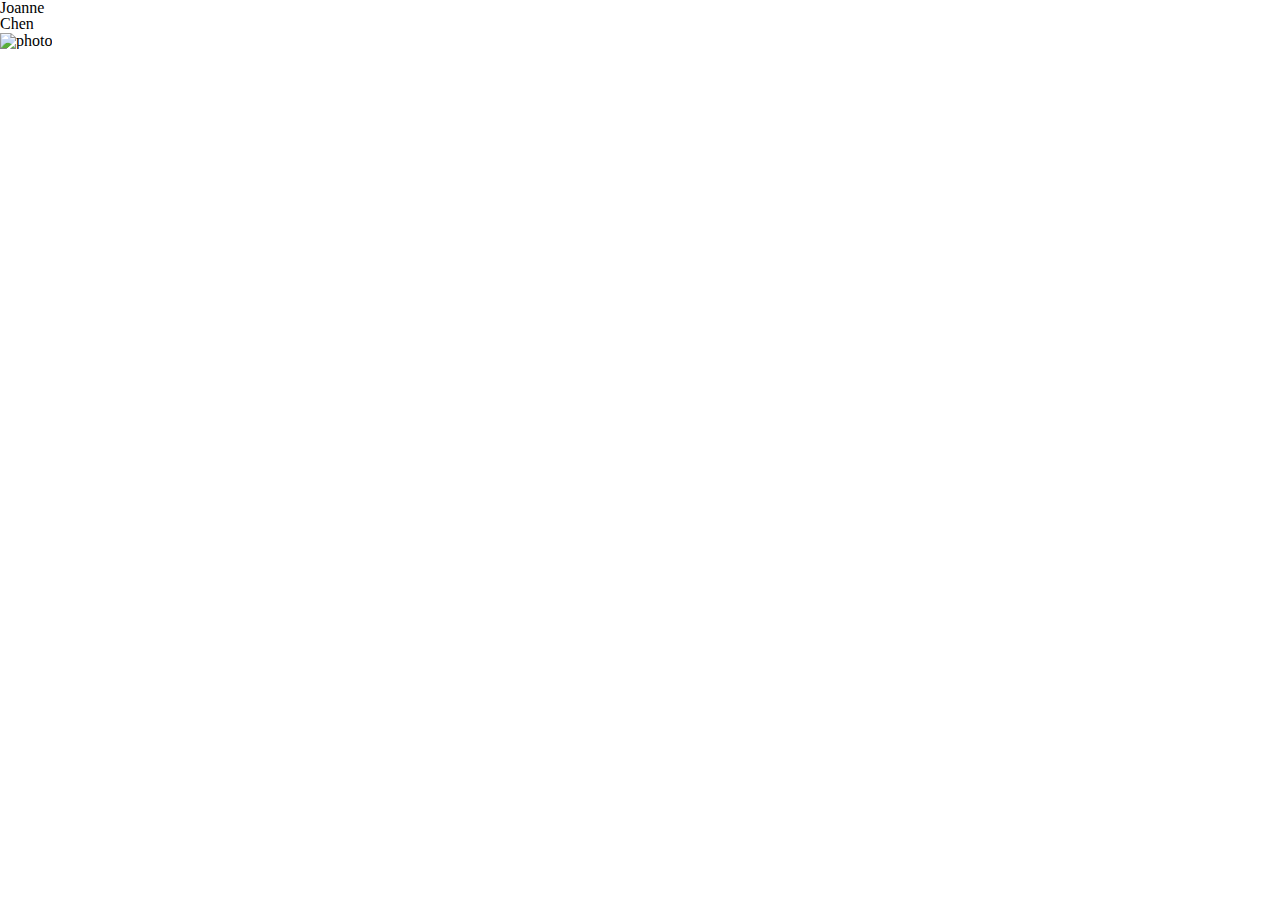
==== week1/index.html @ 6197889f "week 1 resource" ====
<!DOCTYPE html>
<html lang="en">
<head>
  <meta charset="UTF-8">
  <meta http-equiv="X-UA-Compatible" content="IE=edge">
  <meta name="viewport" content="width=device-width, initial-scale=1.0">
  <title>W1-個人履歷</title>
  <link rel="stylesheet" href="reset.css">
  <link rel="stylesheet" href="style.css">
</head>
<body>
  <header>
    <div class="container">
      <h1 class="name">Joanne<br>Chen</h1>
      <div class="photo">
        <img src="https://raw.githubusercontent.com/hexschool/2022-web-layout-training/main/week1/photo.png" alt="photo">
      </div>
    </div>
  </header>
</body>
</html>
---- week1/style.css ----
:root{
  --color-white: #FFFFFF;
  --color-black: #000000;
  --color-red: #A00404;
  --color-blue-light: #96A9C4;
  --color-blue-dark: #415165;
}
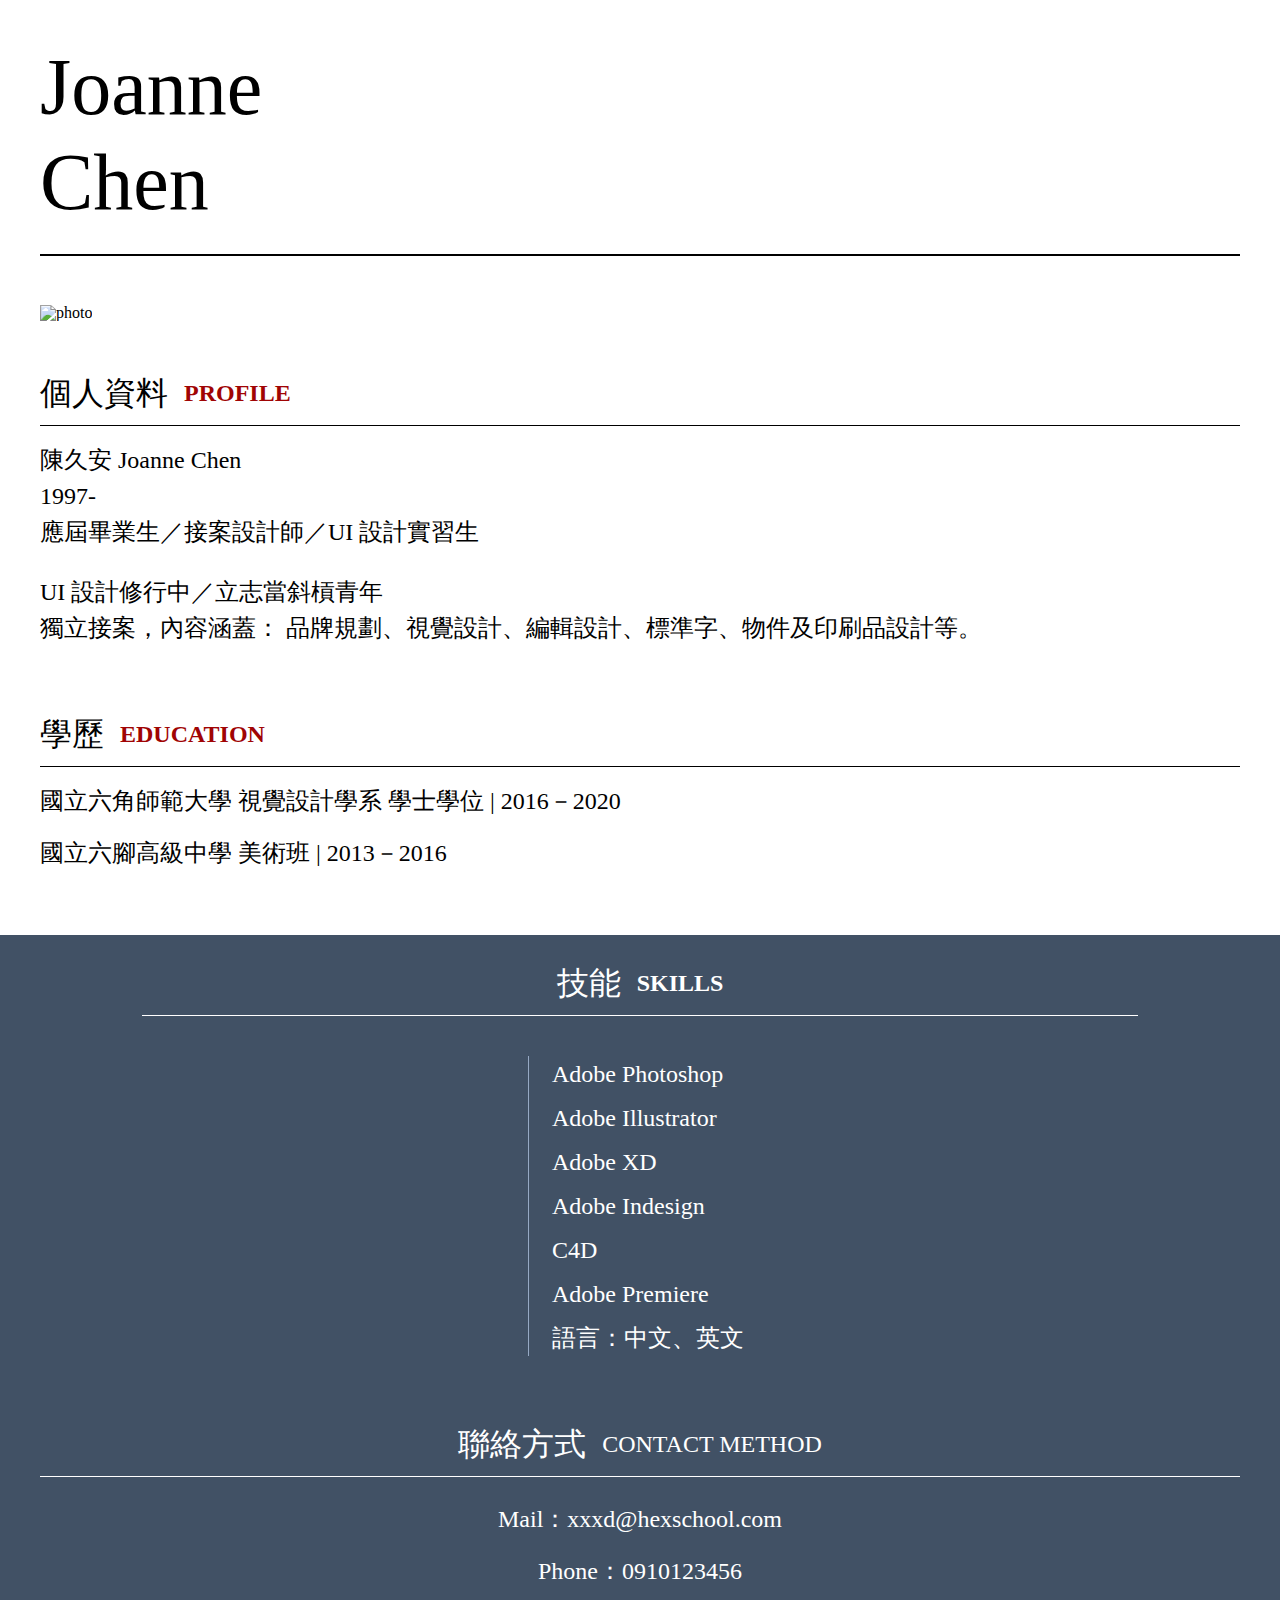
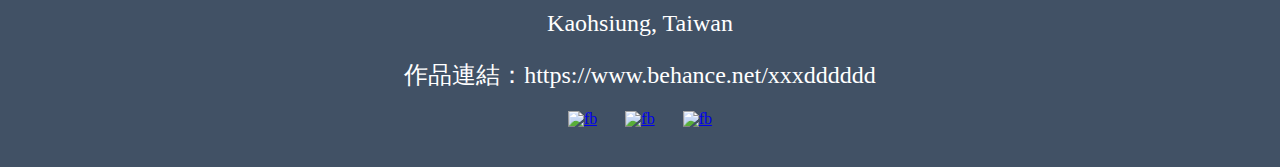
==== commit af1c017f: "week1 homework" ====
--- a/week1/index.html
+++ b/week1/index.html
@@ -17,5 +17,73 @@
       </div>
     </div>
   </header>
+  <div class="profile">
+    <div class="container">
+      <div class="title border-bottom-black">
+        <h2 class="fz-lg">個人資料<span class="en fz-md fw-semibold text-red">PROFILE</span></h2>
+      </div>
+      <div class="content">
+        <p class="fz-md fw-light ">陳久安 Joanne Chen <br>1997- <br>應屆畢業生／接案設計師／UI 設計實習生</p>
+        <p class="fz-md fw-light ">UI 設計修行中／立志當斜槓青年 <br>獨立接案，內容涵蓋： 品牌規劃、視覺設計、編輯設計、標準字、物件及印刷品設計等。</p>
+      </div>
+    </div>
+  </div>
+  <div class="education">
+    <div class="container">
+      <div class="title border-bottom-black">
+        <h2 class="fz-lg">學歷<span class="en fz-md fw-semibold text-red">EDUCATION</span></h2>
+      </div>
+      <div class="content">
+        <p class="fz-md fw-light ">國立六角師範大學 視覺設計學系 學士學位 | 2016－2020</p>
+        <p class="fz-md fw-light ">國立六腳高級中學 美術班 | 2013－2016</p>
+      </div>
+    </div>
+  </div>
+  <div class="skill bg-blue-dark">
+    <div class="container-sm">
+      <div class="title text-center border-bottom-white">
+        <h2 class="fz-lg text-white">技能<span class="en fz-md fw-semibold text-white">SKILLS</span></h2>
+      </div>
+      <div class="content">
+        <ul class="skill-list">
+          <li class="skill-item fz-md fw-light text-white ">Adobe Photoshop</li>
+          <li class="skill-item fz-md fw-light text-white">Adobe Illustrator</li>
+          <li class="skill-item fz-md fw-light text-white">Adobe XD</li>
+          <li class="skill-item fz-md fw-light text-white">Adobe Indesign</li>
+          <li class="skill-item fz-md fw-light text-white">C4D</li>
+          <li class="skill-item fz-md fw-light text-white">Adobe Premiere</li>
+          <li class="skill-item fz-md fw-light text-white">語言：中文、英文</li>
+        </ul>
+      </div>
+    </div>
+  </div>
+  <footer class="bg-blue-dark">
+    <div class="container">
+      <div class="title text-center border-bottom-white">
+        <h2 class="fz-lg fw-mediim text-white">聯絡方式<span class="en fz-md fw-medium text-white">CONTACT METHOD</span></h2>
+      </div>
+      <div class="content">
+        <ul class="contact-list text-center">
+          <li class="contact-item">
+            <a href="mailto:xxxd@hexschool.com" class="contact-link text-white fz-md fw-light">Mail：xxxd@hexschool.com</a>
+          </li>
+          <li class="contact-item">
+            <a href="tel:+886910123456" class="contact-link text-white fz-md fw-light">Phone：0910123456</a>
+          </li>
+          <li class="contact-item">
+            <a href="https://goo.gl/maps/j2skkmPf7XgjdEbR9" target="_blank" class="contact-link text-white fz-md fw-light">Kaohsiung, Taiwan</a>
+          </li>
+          <li class="contact-item">
+            <a href="https://www.behance.net/xxxdddddd" target="_blank" class="contact-link text-white fz-md fw-light">作品連結：https://www.behance.net/xxxdddddd</a>
+          </li>
+          <li class="contact-item">
+            <a href="#" target="_blank" class="social-link"><img src="https://raw.githubusercontent.com/hexschool/2022-web-layout-training/main/week1/facebook.svg" alt="fb"></a>
+            <a href="#" target="_blank" class="social-link"><img src="https://raw.githubusercontent.com/hexschool/2022-web-layout-training/main/week1/instagram.svg" alt="fb"></a>
+            <a href="#" target="_blank" class="social-link"><img src="https://raw.githubusercontent.com/hexschool/2022-web-layout-training/main/week1/line.svg" alt="fb"></a>
+          </li>
+        </ul>
+      </div>
+    </div>
+  </footer>
 </body>
 </html>--- a/week1/style.css
+++ b/week1/style.css
@@ -4,4 +4,146 @@
   --color-red: #A00404;
   --color-blue-light: #96A9C4;
   --color-blue-dark: #415165;
+}
+
+/* 共用 */
+
+.fz-sm{
+  font-size: 20px;
+  line-height: 30px;
+}
+
+.fz-md{
+  font-size: 24px;
+  line-height: 36px;
+}
+
+.fz-lg{
+  font-size: 32px;
+  line-height: 48px;
+}
+
+.fw-light{
+  font-weight: 300;
+}
+
+.fw-regular{
+  font-weight: 400;
+}
+
+.fw-medium{
+  font-weight: 500;
+}
+
+.fw-semibold{
+  font-weight: 600;
+}
+
+.text-red{
+  color: var(--color-red);
+}
+
+.text-white{
+  color: var(--color-white);
+}
+
+.text-center{
+  text-align: center;
+}
+
+.bg-blue-dark{
+  background-color: var(--color-blue-dark);
+}
+
+.border-bottom-black{
+  border-bottom: 1px solid var(--color-black);
+}
+
+.border-bottom-white{
+  border-bottom: 1px solid var(--color-white);
+}
+
+.container{
+  max-width: 1200px;
+  margin: 0 auto;
+}
+
+.container-sm{
+  max-width: 996px;
+  margin: 0 auto;
+}
+
+.title {
+  padding-bottom: 8px;
+}
+
+.title .en{
+  vertical-align: text-top;
+  margin-left: 16px;
+}
+
+/* custom */
+.name{
+  line-height: 95px;
+  font-size: 80px;
+  padding-top: 40px;
+  padding-bottom: 24px;
+  border-bottom: 2px solid var(--color-black);
+}
+
+.photo{
+  margin: 48px 0;
+}
+
+.profile .content p + p{
+  margin-top: 24px;
+}
+
+.education .content p + p{
+  margin-top: 16px;
+}
+
+.profile .content, .education .content{
+  padding-top: 16px;
+  margin-bottom: 64px;
+}
+
+.skill .title, footer .title{
+  padding-top: 24px;
+}
+
+.skill .content{
+  padding: 40px 0;
+}
+
+.skill-list{
+  border-left: 1px solid var(--color-blue-light);
+  padding-left: 23px;
+  max-width: 200px;
+  margin: 0 auto;
+}
+
+.skill-item + .skill-item{
+  margin-top: 8px;
+}
+
+.contact-item + .contact-item{
+  margin-top: 16px;
+}
+
+.contact-link{
+  text-decoration: none;
+}
+
+.contact-link:hover{
+  color: var(--color-blue-light);
+}
+
+.social-link + .social-link{
+  margin-left: 24px;
+}
+
+footer .content{
+  padding-top: 24px;
+  padding-bottom: 40px;
 }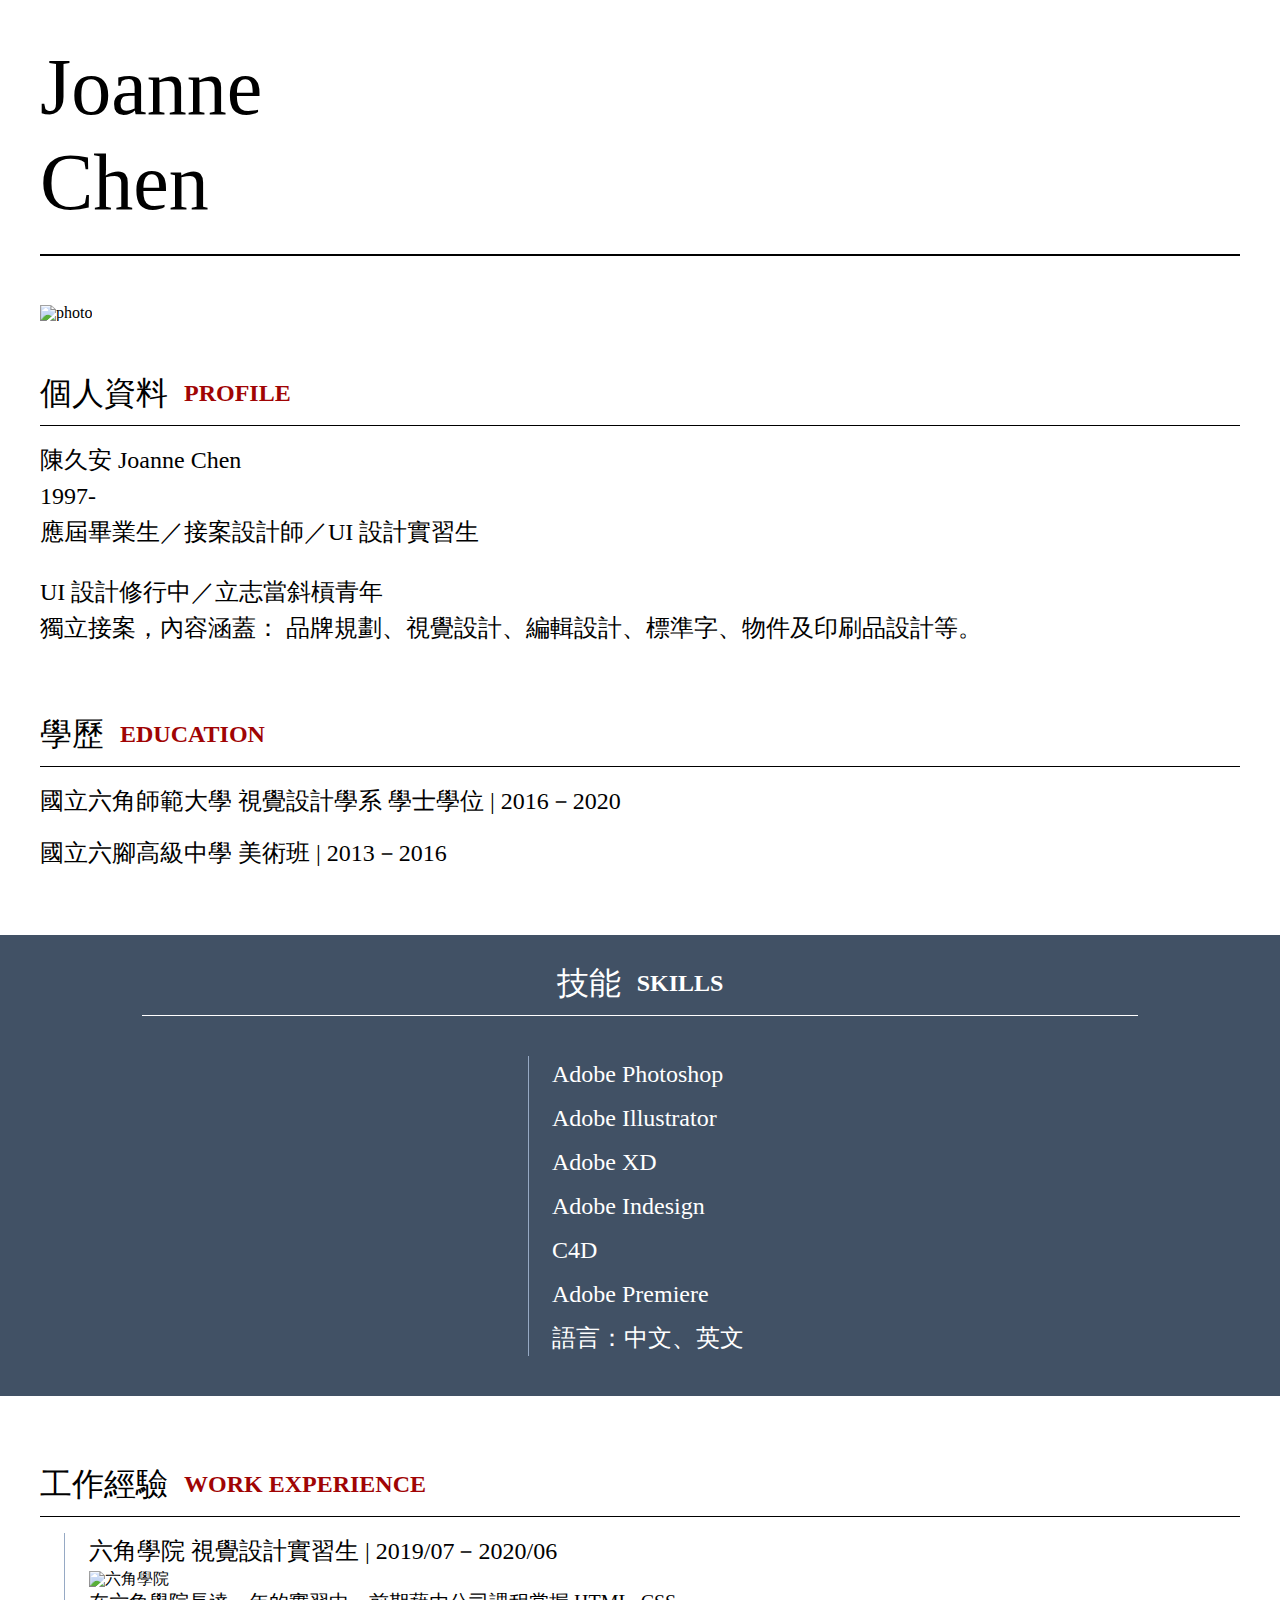
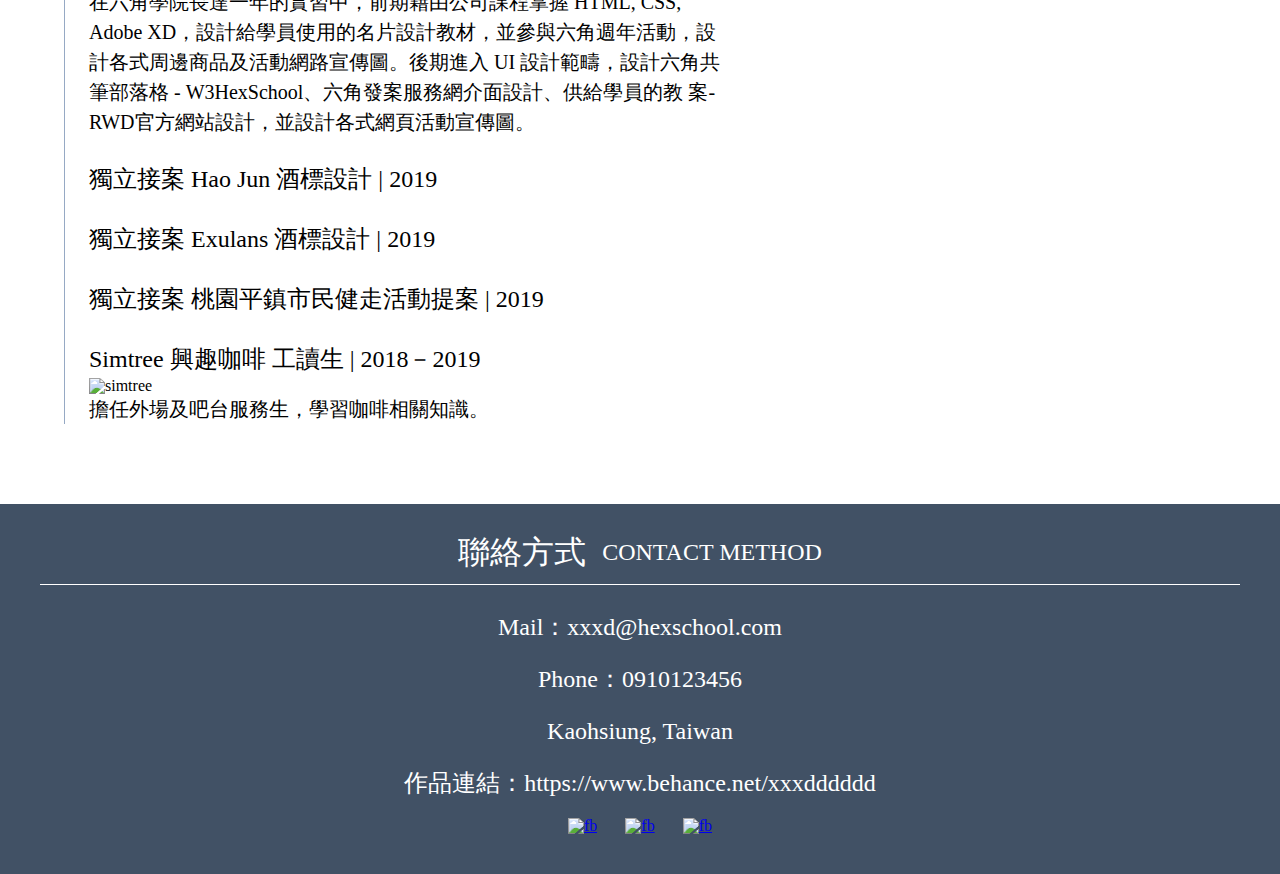
==== commit 9f868e53: "work experience area" ====
--- a/week1/index.html
+++ b/week1/index.html
@@ -57,6 +57,42 @@
       </div>
     </div>
   </div>
+
+  <div class="work-experience">
+    <div class="container">
+      <div class="title border-bottom-black">
+        <h2 class="fz-lg fw-medium">工作經驗<span class="en fz-md fw-semibold text-red">WORK EXPERIENCE</span></h2>
+      </div>
+      <div class="content">
+        <ul class="work-list">
+          <li class="work-item">
+            <h3 class="fz-md fw-medium">六角學院 視覺設計實習生 | 2019/07－2020/06</h3>
+            <div class="logo">
+              <img src="https://raw.githubusercontent.com/hexschool/2022-web-layout-training/main/week1/hexschool.png" alt="六角學院">
+            </div>
+            <p class="fz-sm fw-light">在六角學院長達一年的實習中，前期藉由公司課程掌握 HTML, CSS, Adobe XD，設計給學員使用的名片設計教材，並參與六角週年活動，設計各式周邊商品及活動網路宣傳圖。後期進入 UI 設計範疇，設計六角共筆部落格 - W3HexSchool、六角發案服務網介面設計、供給學員的教 案- RWD官方網站設計，並設計各式網頁活動宣傳圖。</p>
+          </li>
+          <li class="work-item">
+            <h3 class="fz-md fw-medium">獨立接案 Hao Jun 酒標設計 | 2019</h3>
+          </li>
+          <li class="work-item">
+            <h3 class="fz-md fw-medium">獨立接案 Exulans 酒標設計 | 2019</h3>
+          </li>
+          <li class="work-item">
+            <h3 class="fz-md fw-medium">獨立接案 桃園平鎮市民健走活動提案 | 2019</h3>
+          </li>
+          <li class="work-item">
+            <h3 class="fz-md fw-medium">Simtree 興趣咖啡 工讀生 | 2018－2019</h3>
+            <div class="logo">
+              <img src="https://raw.githubusercontent.com/hexschool/2022-web-layout-training/main/week1/simtree.png" alt="simtree">
+            </div>
+            <p class="fz-sm fw-light">擔任外場及吧台服務生，學習咖啡相關知識。</p>
+          </li>
+        </ul>
+      </div>
+    </div>
+  </div>
+
   <footer class="bg-blue-dark">
     <div class="container">
       <div class="title text-center border-bottom-white">
--- a/week1/style.css
+++ b/week1/style.css
@@ -95,6 +95,10 @@
   margin: 48px 0;
 }
 
+.profile, .education{
+  padding-bottom: 64px;
+}
+
 .profile .content p + p{
   margin-top: 24px;
 }
@@ -105,7 +109,6 @@
 
 .profile .content, .education .content{
   padding-top: 16px;
-  margin-bottom: 64px;
 }
 
 .skill .title, footer .title{
@@ -143,6 +146,26 @@
   margin-left: 24px;
 }
 
+.work-experience{
+  padding-top: 64px;
+  padding-bottom: 80px;
+}
+
+.work-list{
+  margin-top: 16px;
+  margin-left: 24px;
+  padding-left: 24px;
+  border-left: 1px solid var(--color-blue-light);
+}
+
+.work-item p {
+  width: 642px;
+}
+
+.work-item + .work-item{
+  margin-top: 24px;
+}
+
 footer .content{
   padding-top: 24px;
   padding-bottom: 40px;
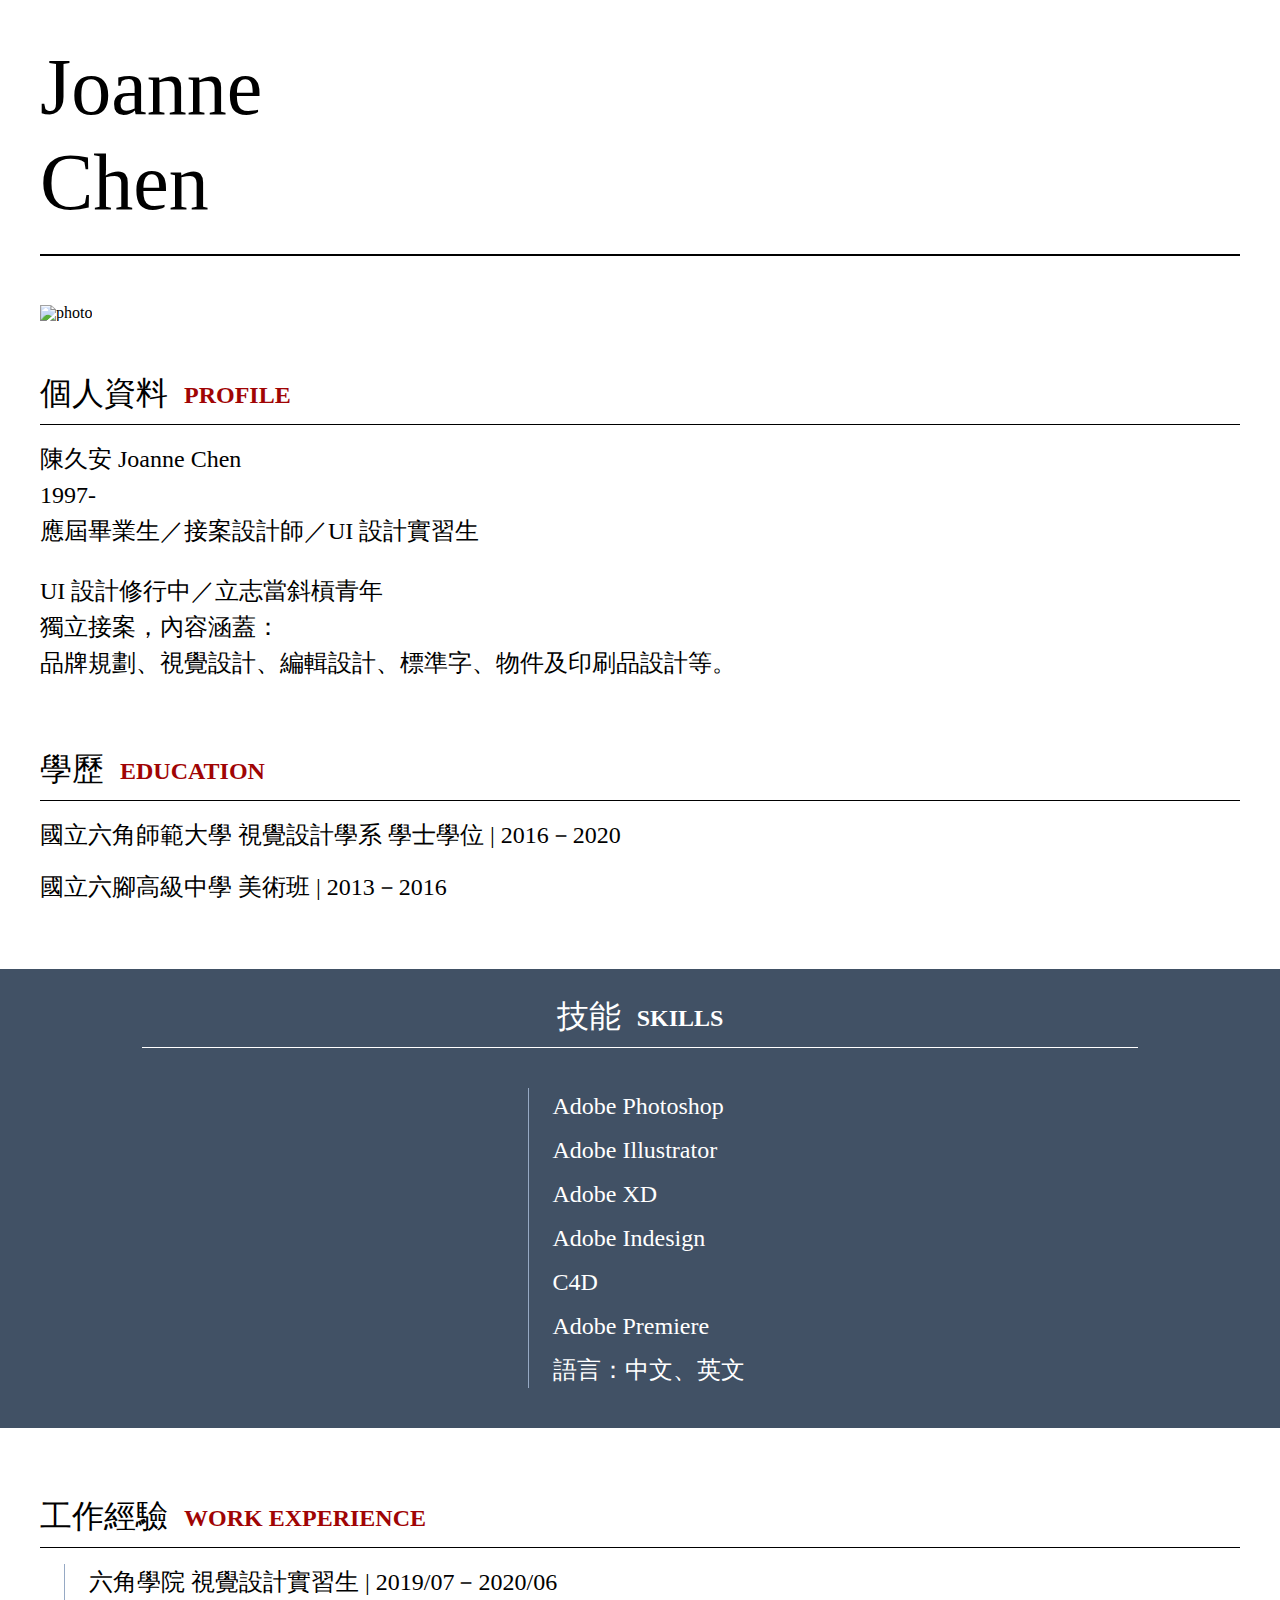
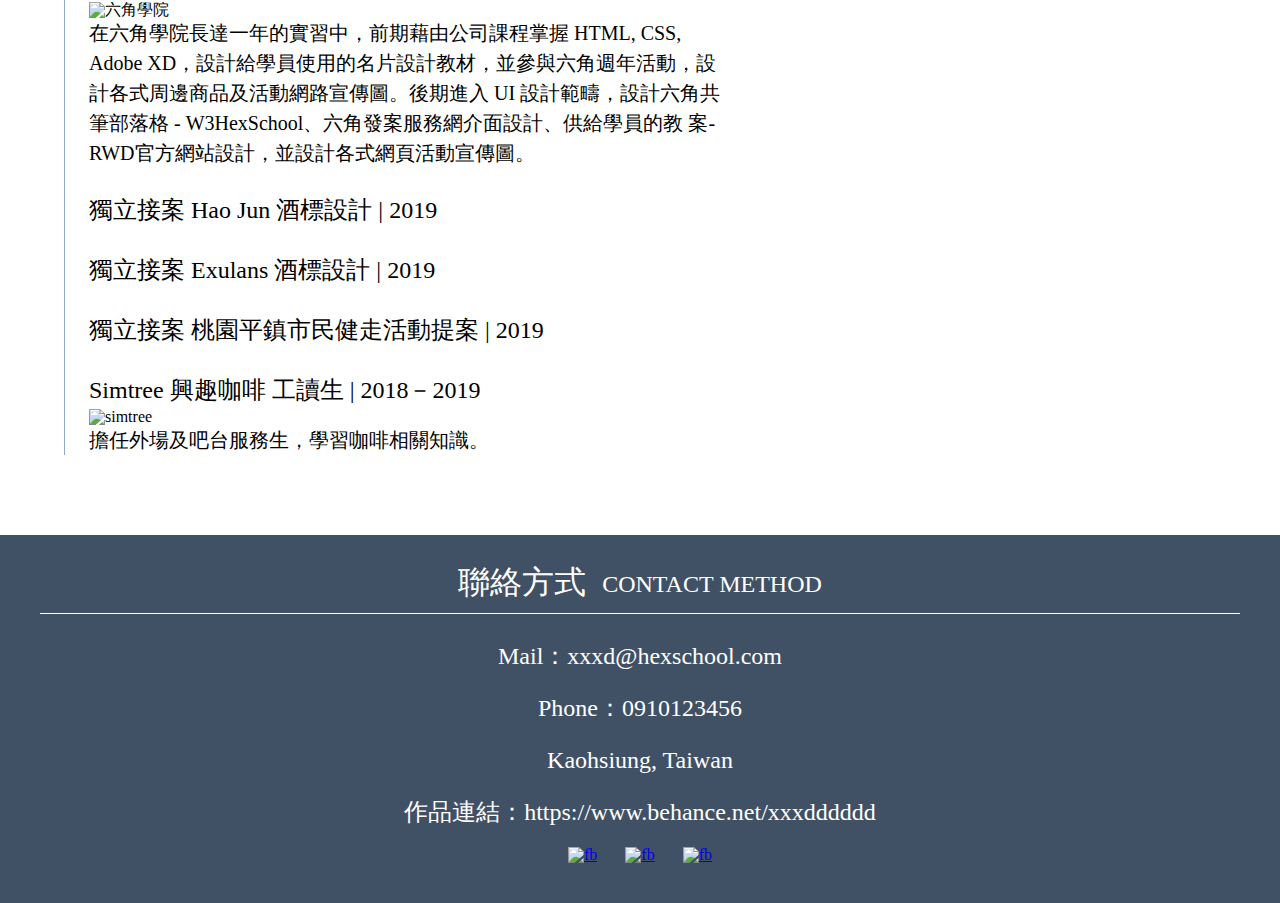
==== commit 73ea88c0: "fix title border-bottom px & format file" ====
--- a/week1/index.html
+++ b/week1/index.html
@@ -1,5 +1,6 @@
 <!DOCTYPE html>
 <html lang="en">
+
 <head>
   <meta charset="UTF-8">
   <meta http-equiv="X-UA-Compatible" content="IE=edge">
@@ -8,51 +9,66 @@
   <link rel="stylesheet" href="reset.css">
   <link rel="stylesheet" href="style.css">
 </head>
+
 <body>
   <header>
     <div class="container">
       <h1 class="name">Joanne<br>Chen</h1>
       <div class="photo">
-        <img src="https://raw.githubusercontent.com/hexschool/2022-web-layout-training/main/week1/photo.png" alt="photo">
+        <img src="https://raw.githubusercontent.com/hexschool/2022-web-layout-training/main/week1/photo.png"
+             alt="photo">
       </div>
     </div>
   </header>
   <div class="profile">
     <div class="container">
       <div class="title border-bottom-black">
-        <h2 class="fz-lg">個人資料<span class="en fz-md fw-semibold text-red">PROFILE</span></h2>
+        <h2 class="fz-lg">個人資料<span class="subtitle fz-md fw-semibold text-red">PROFILE</span></h2>
       </div>
       <div class="content">
-        <p class="fz-md fw-light ">陳久安 Joanne Chen <br>1997- <br>應屆畢業生／接案設計師／UI 設計實習生</p>
-        <p class="fz-md fw-light ">UI 設計修行中／立志當斜槓青年 <br>獨立接案，內容涵蓋： 品牌規劃、視覺設計、編輯設計、標準字、物件及印刷品設計等。</p>
+        <ul>
+          <li>
+            <p class="fz-md fw-light ">陳久安 Joanne Chen <br>1997- <br>應屆畢業生／接案設計師／UI 設計實習生</p>
+          </li>
+          <li>
+            <p class="fz-md fw-light ">UI 設計修行中／立志當斜槓青年 <br>獨立接案，內容涵蓋： <br>品牌規劃、視覺設計、編輯設計、標準字、物件及印刷品設計等。</p>
+          </li>
+        </ul>
       </div>
     </div>
   </div>
   <div class="education">
     <div class="container">
       <div class="title border-bottom-black">
-        <h2 class="fz-lg">學歷<span class="en fz-md fw-semibold text-red">EDUCATION</span></h2>
+        <h2 class="fz-lg">學歷<span class="subtitle fz-md fw-semibold text-red">EDUCATION</span></h2>
       </div>
       <div class="content">
-        <p class="fz-md fw-light ">國立六角師範大學 視覺設計學系 學士學位 | 2016－2020</p>
-        <p class="fz-md fw-light ">國立六腳高級中學 美術班 | 2013－2016</p>
+        <ul>
+          <li>
+            <p class="fz-md fw-light ">國立六角師範大學 視覺設計學系 學士學位 | 2016－2020</p>
+          </li>
+          <li>
+            <p class="fz-md fw-light ">國立六腳高級中學 美術班 | 2013－2016</p>
+          </li>
+        </ul>
+
       </div>
     </div>
   </div>
   <div class="skill bg-blue-dark">
     <div class="container-sm">
       <div class="title text-center border-bottom-white">
-        <h2 class="fz-lg text-white">技能<span class="en fz-md fw-semibold text-white">SKILLS</span></h2>
+        <h2 class="fz-lg text-white">技能<span class="subtitle fz-md fw-semibold text-white">SKILLS</span></h2>
       </div>
       <div class="content">
         <ul class="skill-list">
-          <li class="skill-item fz-md fw-light text-white ">Adobe Photoshop</li>
-          <li class="skill-item fz-md fw-light text-white">Adobe Illustrator</li>
-          <li class="skill-item fz-md fw-light text-white">Adobe XD</li>
-          <li class="skill-item fz-md fw-light text-white">Adobe Indesign</li>
-          <li class="skill-item fz-md fw-light text-white">C4D</li>
-          <li class="skill-item fz-md fw-light text-white">Adobe Premiere</li>
-          <li class="skill-item fz-md fw-light text-white">語言：中文、英文</li>
+          <li class="fz-md fw-light text-white ">Adobe Photoshop</li>
+          <li class="fz-md fw-light text-white">Adobe Illustrator</li>
+          <li class="fz-md fw-light text-white">Adobe XD</li>
+          <li class="fz-md fw-light text-white">Adobe Indesign</li>
+          <li class="fz-md fw-light text-white">C4D</li>
+          <li class="fz-md fw-light text-white">Adobe Premiere</li>
+          <li class="fz-md fw-light text-white">語言：中文、英文</li>
         </ul>
       </div>
     </div>
@@ -61,30 +77,34 @@
   <div class="work-experience">
     <div class="container">
       <div class="title border-bottom-black">
-        <h2 class="fz-lg fw-medium">工作經驗<span class="en fz-md fw-semibold text-red">WORK EXPERIENCE</span></h2>
+        <h2 class="fz-lg fw-medium">工作經驗<span class="subtitle fz-md fw-semibold text-red">WORK EXPERIENCE</span></h2>
       </div>
       <div class="content">
         <ul class="work-list">
-          <li class="work-item">
+          <li>
             <h3 class="fz-md fw-medium">六角學院 視覺設計實習生 | 2019/07－2020/06</h3>
             <div class="logo">
-              <img src="https://raw.githubusercontent.com/hexschool/2022-web-layout-training/main/week1/hexschool.png" alt="六角學院">
+              <img src="https://raw.githubusercontent.com/hexschool/2022-web-layout-training/main/week1/hexschool.png"
+                   alt="六角學院">
             </div>
-            <p class="fz-sm fw-light">在六角學院長達一年的實習中，前期藉由公司課程掌握 HTML, CSS, Adobe XD，設計給學員使用的名片設計教材，並參與六角週年活動，設計各式周邊商品及活動網路宣傳圖。後期進入 UI 設計範疇，設計六角共筆部落格 - W3HexSchool、六角發案服務網介面設計、供給學員的教 案- RWD官方網站設計，並設計各式網頁活動宣傳圖。</p>
+            <p class="fz-sm fw-light">在六角學院長達一年的實習中，前期藉由公司課程掌握 HTML, CSS, Adobe
+              XD，設計給學員使用的名片設計教材，並參與六角週年活動，設計各式周邊商品及活動網路宣傳圖。後期進入 UI 設計範疇，設計六角共筆部落格 - W3HexSchool、六角發案服務網介面設計、供給學員的教 案-
+              RWD官方網站設計，並設計各式網頁活動宣傳圖。</p>
           </li>
-          <li class="work-item">
+          <li>
             <h3 class="fz-md fw-medium">獨立接案 Hao Jun 酒標設計 | 2019</h3>
           </li>
-          <li class="work-item">
+          <li>
             <h3 class="fz-md fw-medium">獨立接案 Exulans 酒標設計 | 2019</h3>
           </li>
-          <li class="work-item">
+          <li>
             <h3 class="fz-md fw-medium">獨立接案 桃園平鎮市民健走活動提案 | 2019</h3>
           </li>
-          <li class="work-item">
+          <li>
             <h3 class="fz-md fw-medium">Simtree 興趣咖啡 工讀生 | 2018－2019</h3>
             <div class="logo">
-              <img src="https://raw.githubusercontent.com/hexschool/2022-web-layout-training/main/week1/simtree.png" alt="simtree">
+              <img src="https://raw.githubusercontent.com/hexschool/2022-web-layout-training/main/week1/simtree.png"
+                   alt="simtree">
             </div>
             <p class="fz-sm fw-light">擔任外場及吧台服務生，學習咖啡相關知識。</p>
           </li>
@@ -96,30 +116,41 @@
   <footer class="bg-blue-dark">
     <div class="container">
       <div class="title text-center border-bottom-white">
-        <h2 class="fz-lg fw-mediim text-white">聯絡方式<span class="en fz-md fw-medium text-white">CONTACT METHOD</span></h2>
+        <h2 class="fz-lg fw-mediim text-white">聯絡方式<span class="subtitle fz-md fw-medium text-white">CONTACT
+            METHOD</span></h2>
       </div>
       <div class="content">
-        <ul class="contact-list text-center">
-          <li class="contact-item">
-            <a href="mailto:xxxd@hexschool.com" class="contact-link text-white fz-md fw-light">Mail：xxxd@hexschool.com</a>
+        <ul class="text-center">
+          <li>
+            <a href="mailto:xxxd@hexschool.com"
+               class="contact-link text-white fz-md fw-light">Mail：xxxd@hexschool.com</a>
           </li>
-          <li class="contact-item">
+          <li>
             <a href="tel:+886910123456" class="contact-link text-white fz-md fw-light">Phone：0910123456</a>
           </li>
-          <li class="contact-item">
-            <a href="https://goo.gl/maps/j2skkmPf7XgjdEbR9" target="_blank" class="contact-link text-white fz-md fw-light">Kaohsiung, Taiwan</a>
+          <li>
+            <a href="https://goo.gl/maps/j2skkmPf7XgjdEbR9" target="_blank"
+               class="contact-link text-white fz-md fw-light">Kaohsiung, Taiwan</a>
           </li>
-          <li class="contact-item">
-            <a href="https://www.behance.net/xxxdddddd" target="_blank" class="contact-link text-white fz-md fw-light">作品連結：https://www.behance.net/xxxdddddd</a>
+          <li>
+            <a href="https://www.behance.net/xxxdddddd" target="_blank"
+               class="contact-link text-white fz-md fw-light">作品連結：https://www.behance.net/xxxdddddd</a>
           </li>
-          <li class="contact-item">
-            <a href="#" target="_blank" class="social-link"><img src="https://raw.githubusercontent.com/hexschool/2022-web-layout-training/main/week1/facebook.svg" alt="fb"></a>
-            <a href="#" target="_blank" class="social-link"><img src="https://raw.githubusercontent.com/hexschool/2022-web-layout-training/main/week1/instagram.svg" alt="fb"></a>
-            <a href="#" target="_blank" class="social-link"><img src="https://raw.githubusercontent.com/hexschool/2022-web-layout-training/main/week1/line.svg" alt="fb"></a>
+          <li>
+            <a href="#" target="_blank" class="social-link"><img
+                   src="https://raw.githubusercontent.com/hexschool/2022-web-layout-training/main/week1/facebook.svg"
+                   alt="fb"></a>
+            <a href="#" target="_blank" class="social-link"><img
+                   src="https://raw.githubusercontent.com/hexschool/2022-web-layout-training/main/week1/instagram.svg"
+                   alt="fb"></a>
+            <a href="#" target="_blank" class="social-link"><img
+                   src="https://raw.githubusercontent.com/hexschool/2022-web-layout-training/main/week1/line.svg"
+                   alt="fb"></a>
           </li>
         </ul>
       </div>
     </div>
   </footer>
 </body>
+
 </html>--- a/week1/style.css
+++ b/week1/style.css
@@ -1,89 +1,91 @@
-:root{
-  --color-white: #FFFFFF;
+:root {
+  --color-white: #ffffff;
   --color-black: #000000;
-  --color-red: #A00404;
-  --color-blue-light: #96A9C4;
+  --color-red: #a00404;
+  --color-blue-light: #96a9c4;
   --color-blue-dark: #415165;
 }
 
 /* 共用 */
 
-.fz-sm{
+.fz-sm {
   font-size: 20px;
   line-height: 30px;
 }
 
-.fz-md{
+.fz-md {
   font-size: 24px;
   line-height: 36px;
 }
 
-.fz-lg{
+.fz-lg {
   font-size: 32px;
   line-height: 48px;
 }
 
-.fw-light{
+.fw-light {
   font-weight: 300;
 }
 
-.fw-regular{
+.fw-regular {
   font-weight: 400;
 }
 
-.fw-medium{
+.fw-medium {
   font-weight: 500;
 }
 
-.fw-semibold{
+.fw-semibold {
   font-weight: 600;
 }
 
-.text-red{
+.text-red {
   color: var(--color-red);
 }
 
-.text-white{
+.text-white {
   color: var(--color-white);
 }
 
-.text-center{
+.text-center {
   text-align: center;
 }
 
-.bg-blue-dark{
+.bg-blue-dark {
   background-color: var(--color-blue-dark);
 }
 
-.border-bottom-black{
+.border-bottom-black {
   border-bottom: 1px solid var(--color-black);
 }
 
-.border-bottom-white{
+.border-bottom-white {
   border-bottom: 1px solid var(--color-white);
 }
 
-.container{
+.container {
   max-width: 1200px;
   margin: 0 auto;
 }
 
-.container-sm{
+.container-sm {
   max-width: 996px;
   margin: 0 auto;
 }
 
 .title {
-  padding-bottom: 8px;
+  padding-bottom: 7px;
 }
 
-.title .en{
+.subtitle {
+  display: inline-block;
   vertical-align: text-top;
+  padding-top: 2px;
   margin-left: 16px;
 }
 
 /* custom */
-.name{
+.name {
   line-height: 95px;
   font-size: 80px;
   padding-top: 40px;
@@ -91,82 +93,85 @@
   border-bottom: 2px solid var(--color-black);
 }
 
-.photo{
+.photo {
   margin: 48px 0;
 }
 
-.profile, .education{
+.profile,
+.education {
   padding-bottom: 64px;
 }
 
-.profile .content p + p{
+.profile .content li + li {
   margin-top: 24px;
 }
 
-.education .content p + p{
+.education .content li + li {
   margin-top: 16px;
 }
 
-.profile .content, .education .content{
+.profile .content,
+.education .content {
   padding-top: 16px;
 }
 
-.skill .title, footer .title{
-  padding-top: 24px;
+.skill .title,
+footer .title {
+  padding-top: 23px;
 }
 
-.skill .content{
+.skill .content {
   padding: 40px 0;
 }
 
-.skill-list{
+.skill-list {
   border-left: 1px solid var(--color-blue-light);
-  padding-left: 23px;
+  padding-left: 24px;
   max-width: 200px;
   margin: 0 auto;
 }
 
-.skill-item + .skill-item{
+.skill .content li + li {
   margin-top: 8px;
 }
 
-.contact-item + .contact-item{
-  margin-top: 16px;
-}
-
-.contact-link{
+.contact-link {
   text-decoration: none;
 }
 
-.contact-link:hover{
+.contact-link:hover {
   color: var(--color-blue-light);
 }
 
-.social-link + .social-link{
+.social-link + .social-link {
   margin-left: 24px;
 }
 
-.work-experience{
+.work-experience {
   padding-top: 64px;
   padding-bottom: 80px;
 }
 
-.work-list{
+.work-list {
   margin-top: 16px;
   margin-left: 24px;
   padding-left: 24px;
   border-left: 1px solid var(--color-blue-light);
 }
 
-.work-item p {
+.work-experience .content li p {
   width: 642px;
 }
 
-.work-item + .work-item{
+.work-experience .content li + li {
   margin-top: 24px;
 }
 
-footer .content{
+footer .content {
   padding-top: 24px;
   padding-bottom: 40px;
-}+}
+
+footer .content li + li {
+  margin-top: 16px;
+}
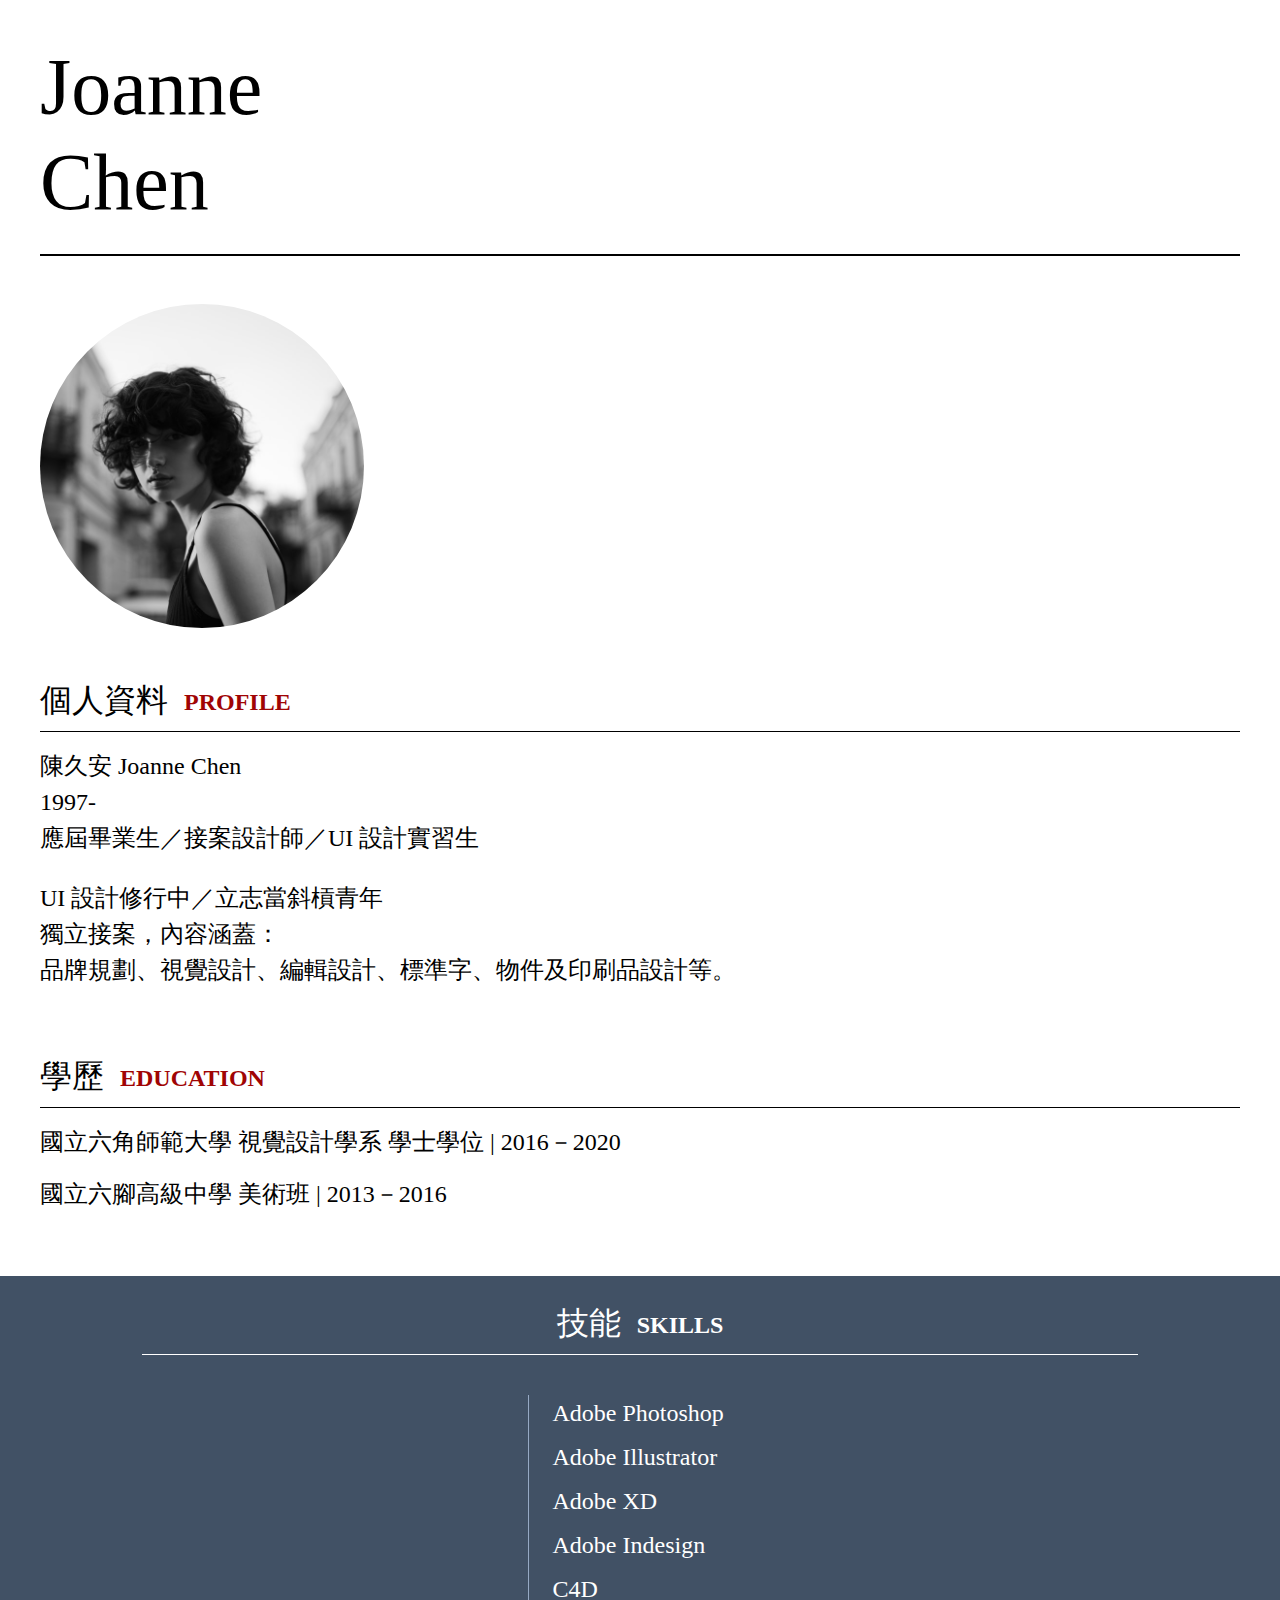
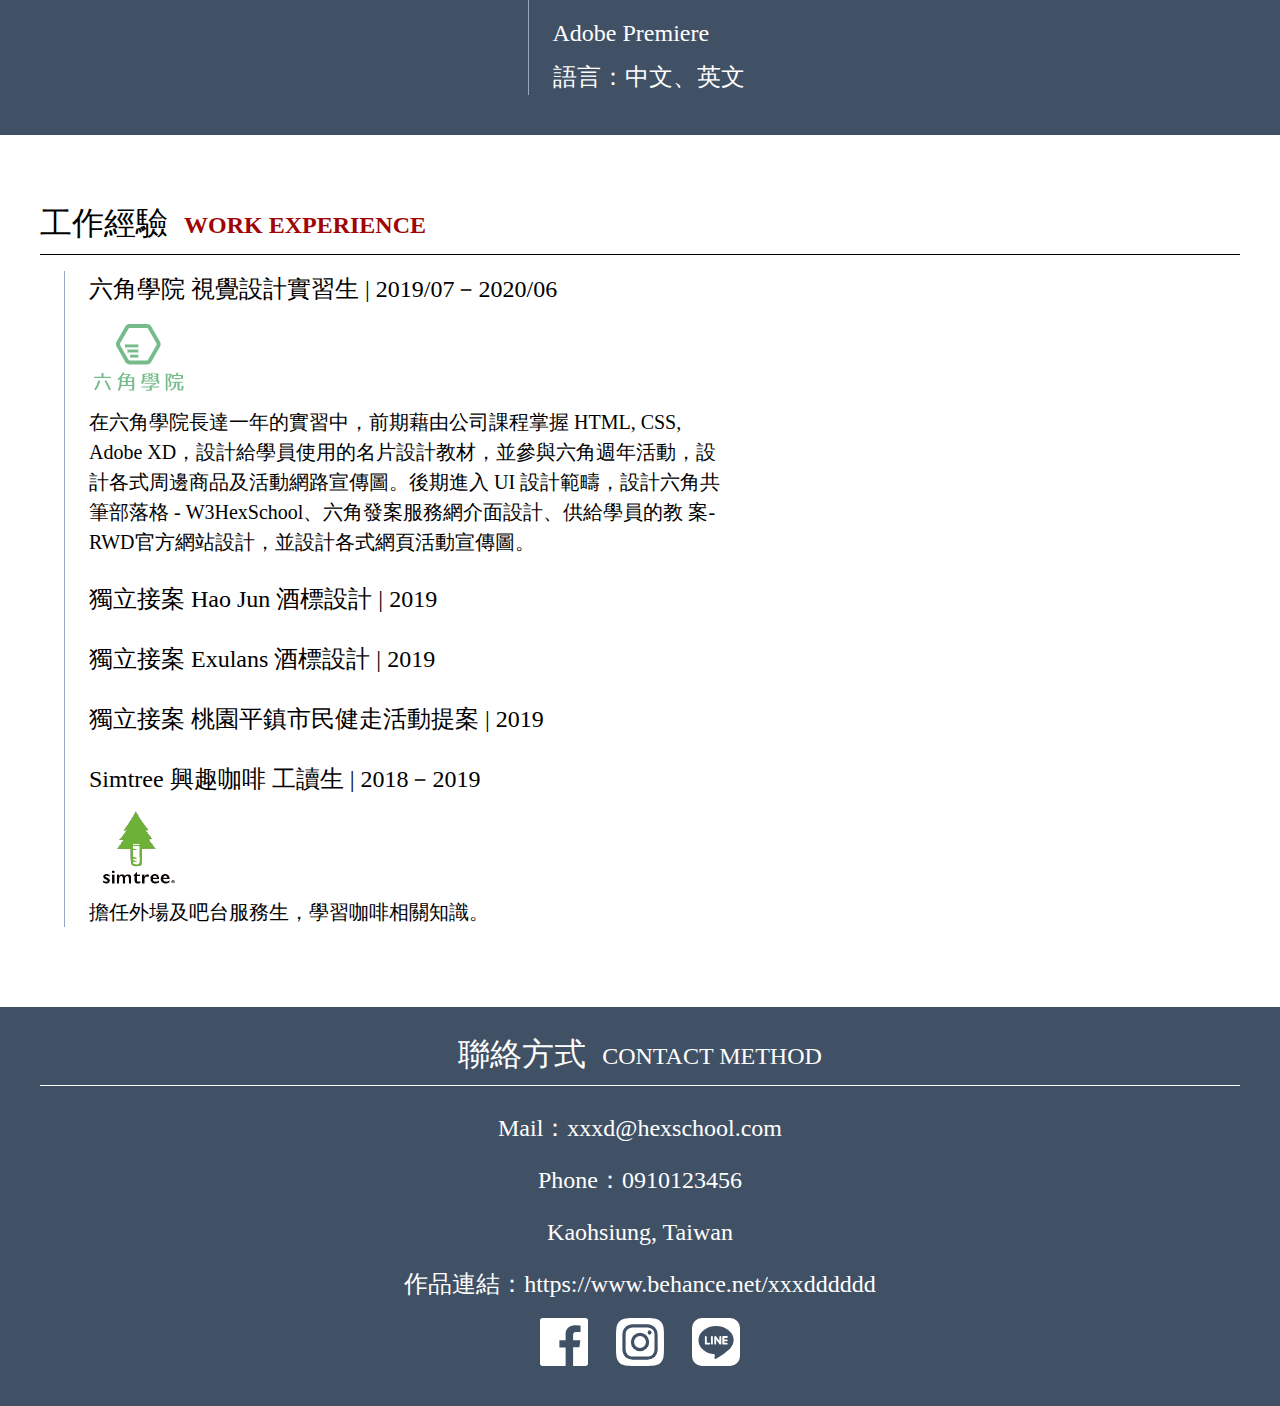
==== commit f3593d89: "img src from local url" ====
--- a/week1/index.html
+++ b/week1/index.html
@@ -15,7 +15,7 @@
     <div class="container">
       <h1 class="name">Joanne<br>Chen</h1>
       <div class="photo">
-        <img src="https://raw.githubusercontent.com/hexschool/2022-web-layout-training/main/week1/photo.png"
+        <img src="../asset/week1/photo.png"
              alt="photo">
       </div>
     </div>
@@ -84,7 +84,7 @@
           <li>
             <h3 class="fz-md fw-medium">六角學院 視覺設計實習生 | 2019/07－2020/06</h3>
             <div class="logo">
-              <img src="https://raw.githubusercontent.com/hexschool/2022-web-layout-training/main/week1/hexschool.png"
+              <img src="../asset/week1/hexschool.png"
                    alt="六角學院">
             </div>
             <p class="fz-sm fw-light">在六角學院長達一年的實習中，前期藉由公司課程掌握 HTML, CSS, Adobe
@@ -103,7 +103,7 @@
           <li>
             <h3 class="fz-md fw-medium">Simtree 興趣咖啡 工讀生 | 2018－2019</h3>
             <div class="logo">
-              <img src="https://raw.githubusercontent.com/hexschool/2022-web-layout-training/main/week1/simtree.png"
+              <img src="../asset/week1/simtree.png"
                    alt="simtree">
             </div>
             <p class="fz-sm fw-light">擔任外場及吧台服務生，學習咖啡相關知識。</p>
@@ -138,13 +138,13 @@
           </li>
           <li>
             <a href="#" target="_blank" class="social-link"><img
-                   src="https://raw.githubusercontent.com/hexschool/2022-web-layout-training/main/week1/facebook.svg"
+                   src="../asset/week1/facebook.svg"
                    alt="fb"></a>
             <a href="#" target="_blank" class="social-link"><img
-                   src="https://raw.githubusercontent.com/hexschool/2022-web-layout-training/main/week1/instagram.svg"
+                   src="../asset/week1/instagram.svg"
                    alt="fb"></a>
             <a href="#" target="_blank" class="social-link"><img
-                   src="https://raw.githubusercontent.com/hexschool/2022-web-layout-training/main/week1/line.svg"
+                   src="../asset/week1/line.svg"
                    alt="fb"></a>
           </li>
         </ul>
